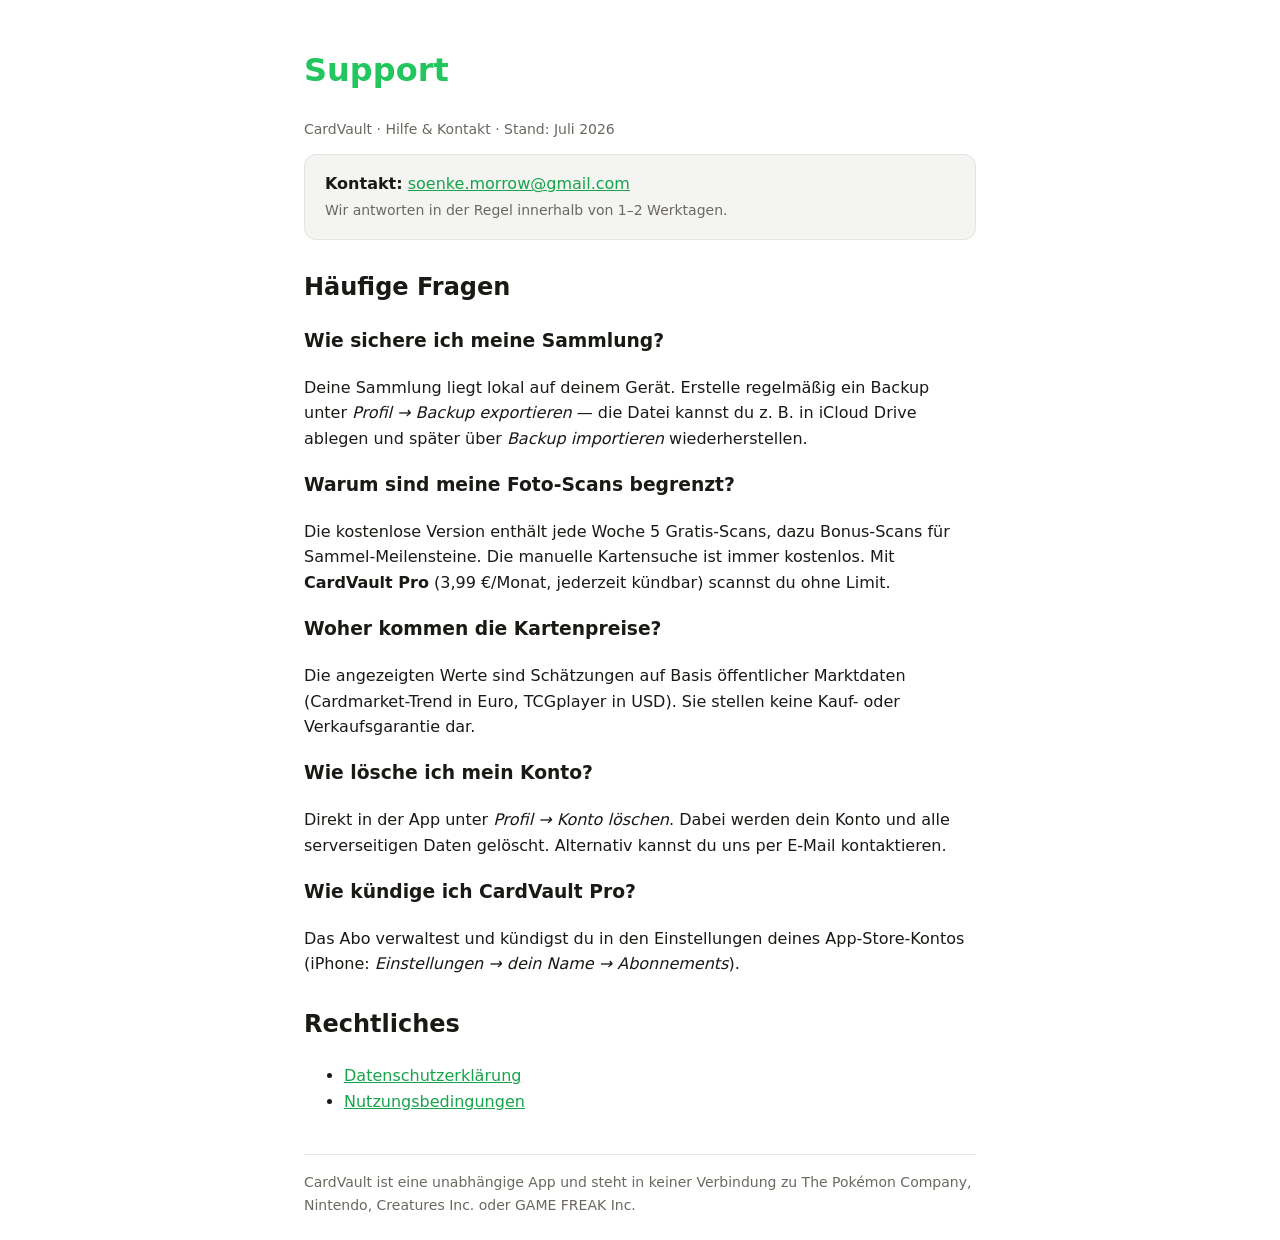
==== support.html @ 4d2f5e1e "CardVault public pages: landing, support, privacy, terms Co-Authored-By: Claude Fable 5 <noreply@ant" ====
<!DOCTYPE html>
<html lang="de">
<head>
<meta charset="utf-8" />
<meta name="viewport" content="width=device-width, initial-scale=1" />
<title>CardVault — Support</title>
<link rel="stylesheet" href="assets.css" />
</head>
<body>
<h1>Support</h1>
<p class="muted">CardVault · Hilfe &amp; Kontakt · Stand: Juli 2026</p>

<div class="card">
  <strong>Kontakt:</strong> <a href="mailto:soenke.morrow@gmail.com">soenke.morrow@gmail.com</a><br />
  <span class="muted">Wir antworten in der Regel innerhalb von 1–2 Werktagen.</span>
</div>

<h2>Häufige Fragen</h2>

<h3>Wie sichere ich meine Sammlung?</h3>
<p>Deine Sammlung liegt lokal auf deinem Gerät. Erstelle regelmäßig ein Backup unter
<em>Profil → Backup exportieren</em> — die Datei kannst du z.&nbsp;B. in iCloud Drive ablegen
und später über <em>Backup importieren</em> wiederherstellen.</p>

<h3>Warum sind meine Foto-Scans begrenzt?</h3>
<p>Die kostenlose Version enthält jede Woche 5 Gratis-Scans, dazu Bonus-Scans für
Sammel-Meilensteine. Die manuelle Kartensuche ist immer kostenlos. Mit
<strong>CardVault Pro</strong> (3,99&nbsp;€/Monat, jederzeit kündbar) scannst du ohne Limit.</p>

<h3>Woher kommen die Kartenpreise?</h3>
<p>Die angezeigten Werte sind Schätzungen auf Basis öffentlicher Marktdaten
(Cardmarket-Trend in Euro, TCGplayer in USD). Sie stellen keine Kauf- oder
Verkaufsgarantie dar.</p>

<h3>Wie lösche ich mein Konto?</h3>
<p>Direkt in der App unter <em>Profil → Konto löschen</em>. Dabei werden dein Konto und
alle serverseitigen Daten gelöscht. Alternativ kannst du uns per E-Mail kontaktieren.</p>

<h3>Wie kündige ich CardVault Pro?</h3>
<p>Das Abo verwaltest und kündigst du in den Einstellungen deines App-Store-Kontos
(iPhone: <em>Einstellungen → dein Name → Abonnements</em>).</p>

<h2>Rechtliches</h2>
<ul>
  <li><a href="legal/privacy.html">Datenschutzerklärung</a></li>
  <li><a href="legal/terms.html">Nutzungsbedingungen</a></li>
</ul>

<footer>
CardVault ist eine unabhängige App und steht in keiner Verbindung zu The Pokémon Company,
Nintendo, Creatures Inc. oder GAME FREAK Inc.
</footer>
</body>
</html>
---- assets.css ----
/* CardVault — shared page styling */
:root {
  --brand: #22C55E; --brand-d: #16A34A;
  --text: #1A1916; --muted: #6B6860; --bg: #FFFFFF; --surface: #F4F4F2; --border: #E5E4E0;
}
@media (prefers-color-scheme: dark) {
  :root { --text: #ECEAE4; --muted: #9B9890; --bg: #15171A; --surface: #1E2126; --border: #2C3036; }
}
* { box-sizing: border-box; }
body {
  font-family: -apple-system, system-ui, sans-serif;
  max-width: 720px; margin: 0 auto; padding: 24px;
  color: var(--text); background: var(--bg); line-height: 1.6;
}
h1 { color: var(--brand); }
h2 { margin-top: 28px; }
a { color: var(--brand-d); }
.muted { color: var(--muted); font-size: 14px; }
.card { background: var(--surface); border: 1px solid var(--border); border-radius: 12px; padding: 16px 20px; margin: 12px 0; }
footer { margin-top: 40px; padding-top: 16px; border-top: 1px solid var(--border); font-size: 14px; color: var(--muted); }
footer a { color: var(--muted); }
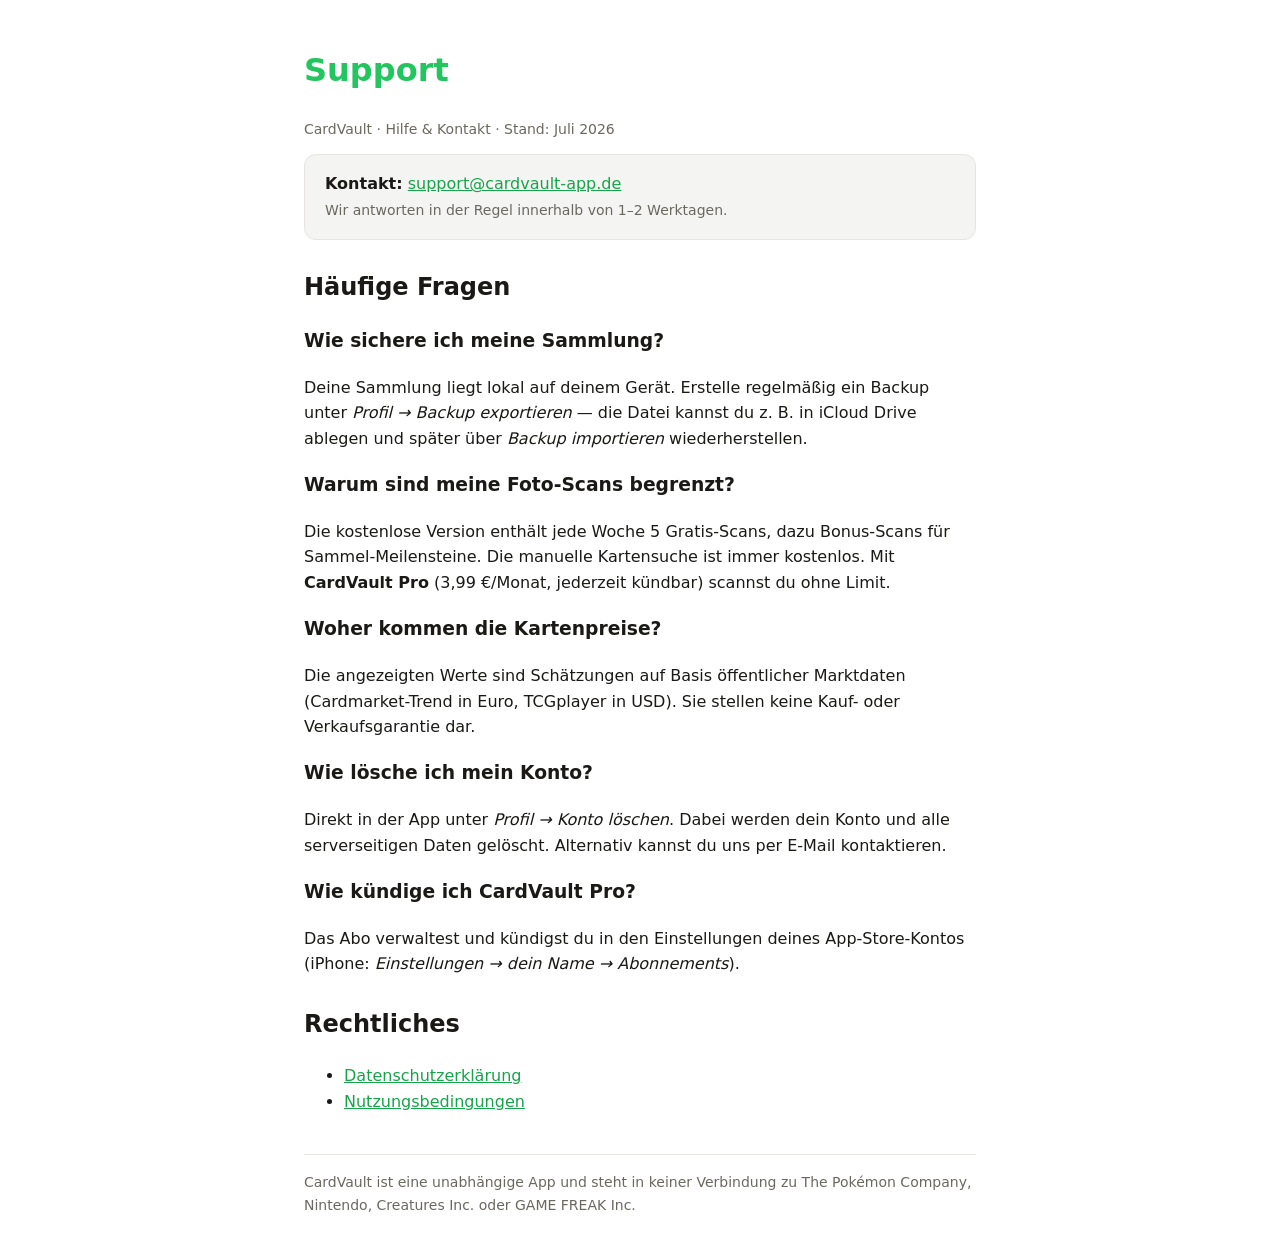
==== commit 61b13777: "Custom domain cardvault-app.de + support@ contact address Co-Authored-By: Claude Fable 5 <noreply@an" ====
--- a/support.html
+++ b/support.html
@@ -11,7 +11,7 @@
 <p class="muted">CardVault · Hilfe &amp; Kontakt · Stand: Juli 2026</p>
 
 <div class="card">
-  <strong>Kontakt:</strong> <a href="mailto:soenke.morrow@gmail.com">soenke.morrow@gmail.com</a><br />
+  <strong>Kontakt:</strong> <a href="mailto:support@cardvault-app.de">support@cardvault-app.de</a><br />
   <span class="muted">Wir antworten in der Regel innerhalb von 1–2 Werktagen.</span>
 </div>
 
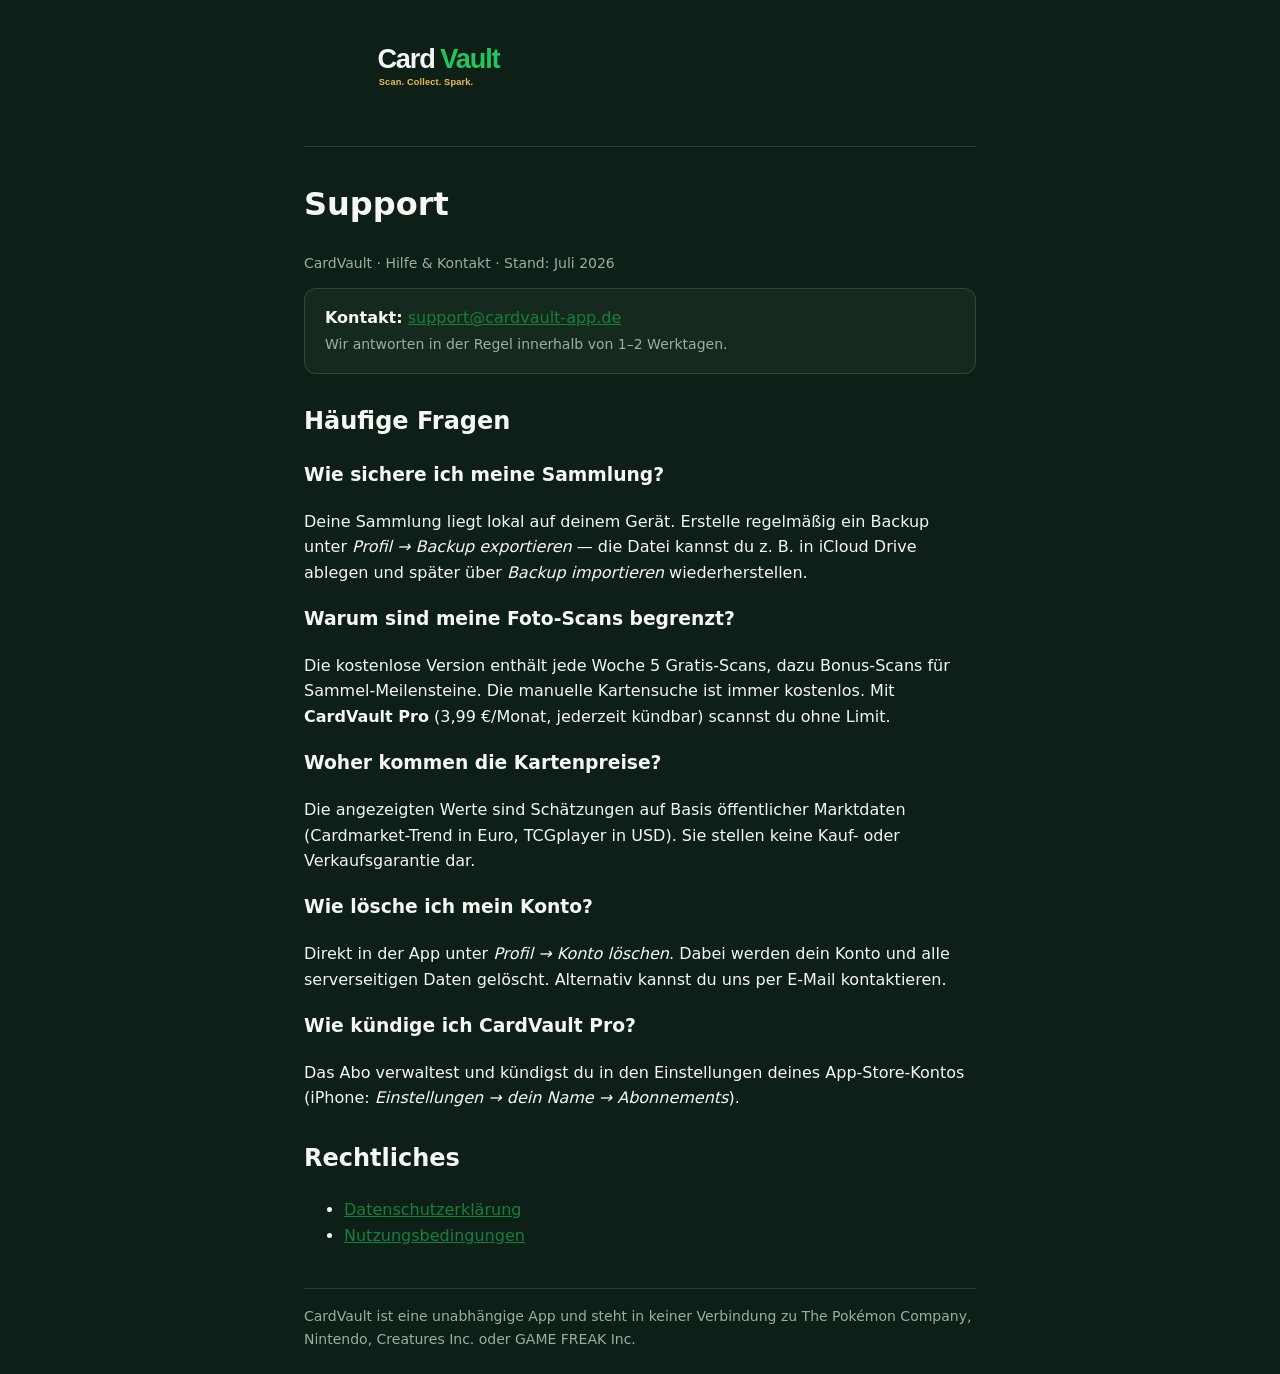
==== commit 2c619cec: "feat: add CardVault website brand assets" ====
--- a/support.html
+++ b/support.html
@@ -4,9 +4,13 @@
 <meta charset="utf-8" />
 <meta name="viewport" content="width=device-width, initial-scale=1" />
 <title>CardVault — Support</title>
+<link rel="icon" href="favicon.svg" type="image/svg+xml" />
+<link rel="alternate icon" href="favicon.ico" sizes="32x32" />
+<link rel="apple-touch-icon" href="apple-touch-icon.png" />
 <link rel="stylesheet" href="assets.css" />
 </head>
 <body>
+<header class="site-header"><a href="index.html" aria-label="CardVault Startseite"><img src="logo.svg" alt="CardVault" /></a></header>
 <h1>Support</h1>
 <p class="muted">CardVault · Hilfe &amp; Kontakt · Stand: Juli 2026</p>
 
--- a/assets.css
+++ b/assets.css
@@ -1,10 +1,10 @@
 /* CardVault — shared page styling */
 :root {
-  --brand: #22C55E; --brand-d: #16A34A;
-  --text: #1A1916; --muted: #6B6860; --bg: #FFFFFF; --surface: #F4F4F2; --border: #E5E4E0;
+  --brand: #22C55E; --brand-d: #15803D; --gold: #E9BE50;
+  --text: #F5F7F2; --muted: #9CAF9F; --bg: #0D1F17; --surface: #16291F; --border: rgba(210,255,225,.14);
 }
 @media (prefers-color-scheme: dark) {
-  :root { --text: #ECEAE4; --muted: #9B9890; --bg: #15171A; --surface: #1E2126; --border: #2C3036; }
+  :root { --text: #F5F7F2; --muted: #9CAF9F; --bg: #0D1F17; --surface: #16291F; --border: rgba(210,255,225,.14); }
 }
 * { box-sizing: border-box; }
 body {
@@ -12,10 +12,13 @@
   max-width: 720px; margin: 0 auto; padding: 24px;
   color: var(--text); background: var(--bg); line-height: 1.6;
 }
-h1 { color: var(--brand); }
+h1 { color: var(--text); }
 h2 { margin-top: 28px; }
 a { color: var(--brand-d); }
 .muted { color: var(--muted); font-size: 14px; }
 .card { background: var(--surface); border: 1px solid var(--border); border-radius: 12px; padding: 16px 20px; margin: 12px 0; }
 footer { margin-top: 40px; padding-top: 16px; border-top: 1px solid var(--border); font-size: 14px; color: var(--muted); }
 footer a { color: var(--muted); }
+.site-header { padding: 6px 0 28px; border-bottom: 1px solid var(--border); margin-bottom: 32px; }
+.site-header a { display: inline-block; line-height: 0; }
+.site-header img { display: block; width: min(260px, 72vw); height: auto; }
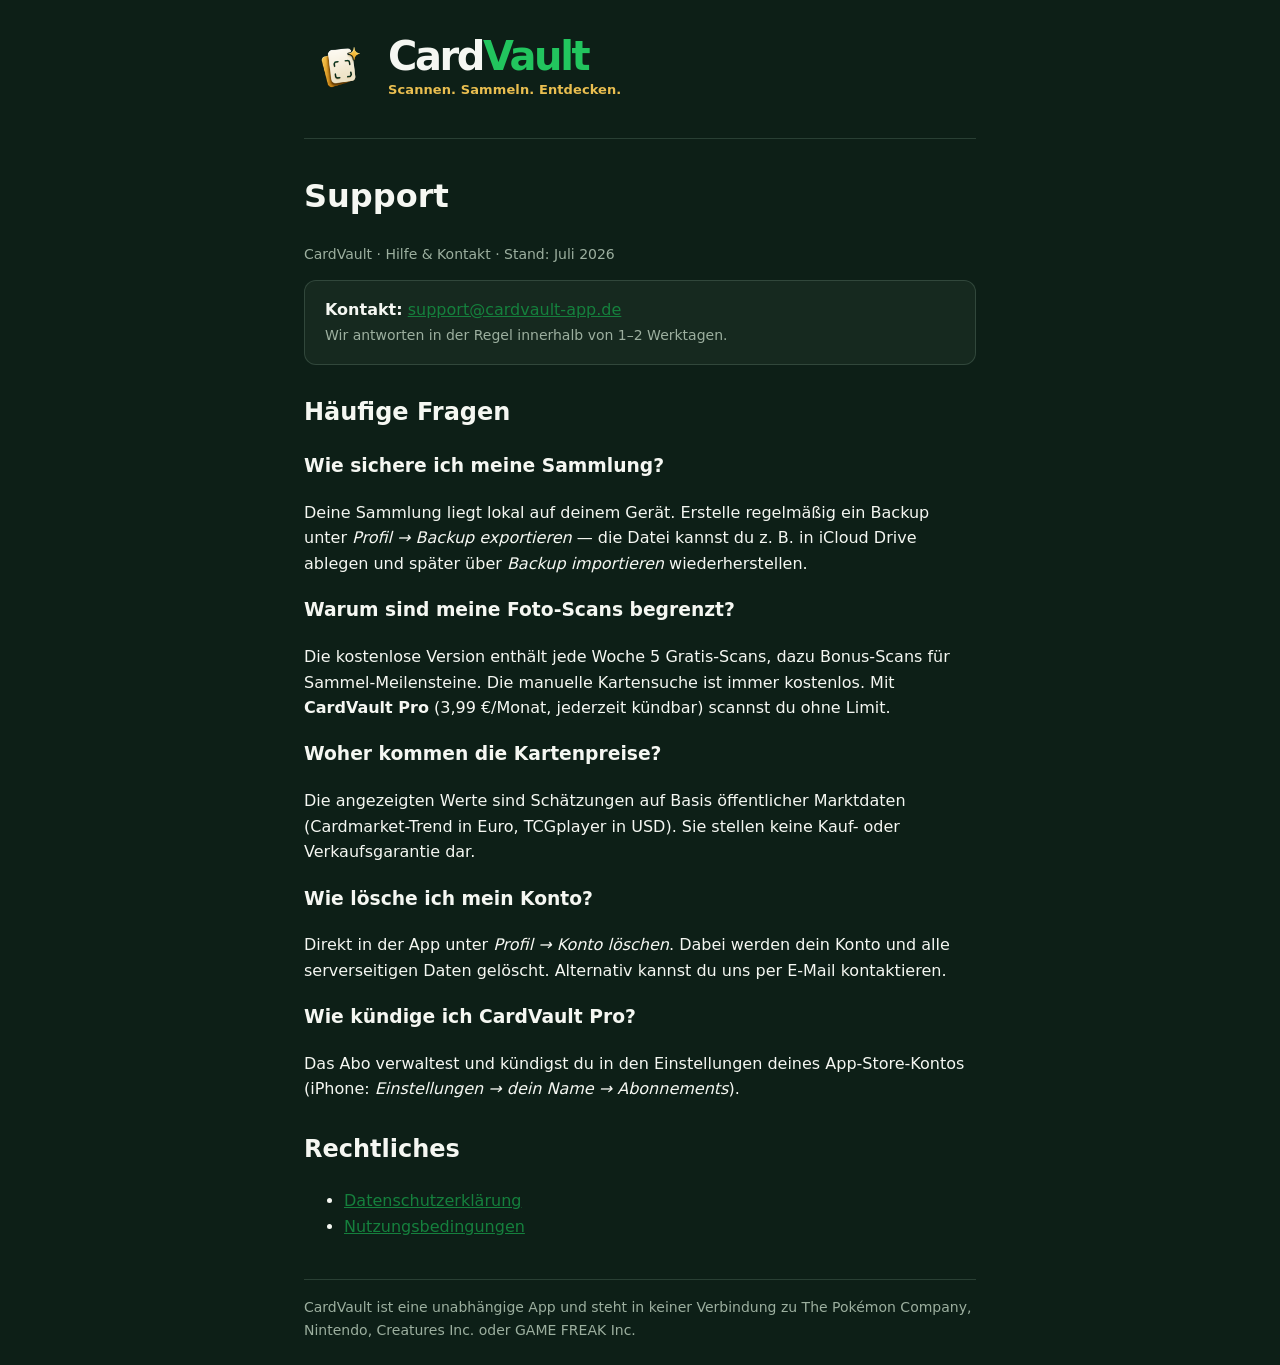
==== commit 354a3740: "fix: restore German website brand lockup" ====
--- a/support.html
+++ b/support.html
@@ -10,7 +10,12 @@
 <link rel="stylesheet" href="assets.css" />
 </head>
 <body>
-<header class="site-header"><a href="index.html" aria-label="CardVault Startseite"><img src="logo.svg" alt="CardVault" /></a></header>
+<header class="site-header">
+  <a class="brand-lockup" href="index.html" aria-label="CardVault Startseite">
+    <img class="brand-lockup__mark" src="brand-mark.svg" alt="" aria-hidden="true" />
+    <span class="brand-lockup__copy"><span class="brand-lockup__name"><span class="brand-lockup__card">Card</span><span class="brand-lockup__vault">Vault</span></span><span class="brand-lockup__claim">Scannen. Sammeln. Entdecken.</span></span>
+  </a>
+</header>
 <h1>Support</h1>
 <p class="muted">CardVault · Hilfe &amp; Kontakt · Stand: Juli 2026</p>
 
--- a/assets.css
+++ b/assets.css
@@ -20,5 +20,15 @@
 footer { margin-top: 40px; padding-top: 16px; border-top: 1px solid var(--border); font-size: 14px; color: var(--muted); }
 footer a { color: var(--muted); }
 .site-header { padding: 6px 0 28px; border-bottom: 1px solid var(--border); margin-bottom: 32px; }
-.site-header a { display: inline-block; line-height: 0; }
-.site-header img { display: block; width: min(260px, 72vw); height: auto; }
+.brand-lockup { display: inline-flex; align-items: center; gap: 12px; color: var(--text); line-height: 1; text-decoration: none; }
+.site-header .brand-lockup__mark { display: block; width: 72px; height: 72px; flex: none; }
+.brand-lockup__copy { display: grid; gap: 7px; }
+.brand-lockup__name { display: flex; font-family: Outfit, -apple-system, system-ui, sans-serif; font-size: 40px; font-weight: 800; letter-spacing: -2.4px; }
+.brand-lockup__card { color: var(--text); }
+.brand-lockup__vault { color: var(--brand); }
+.brand-lockup__claim { color: var(--gold); font-size: 13px; font-weight: 700; letter-spacing: .1px; }
+@media (max-width: 480px) {
+  .site-header .brand-lockup__mark { width: 60px; height: 60px; }
+  .brand-lockup__name { font-size: 34px; letter-spacing: -2px; }
+  .brand-lockup__claim { font-size: 12px; }
+}
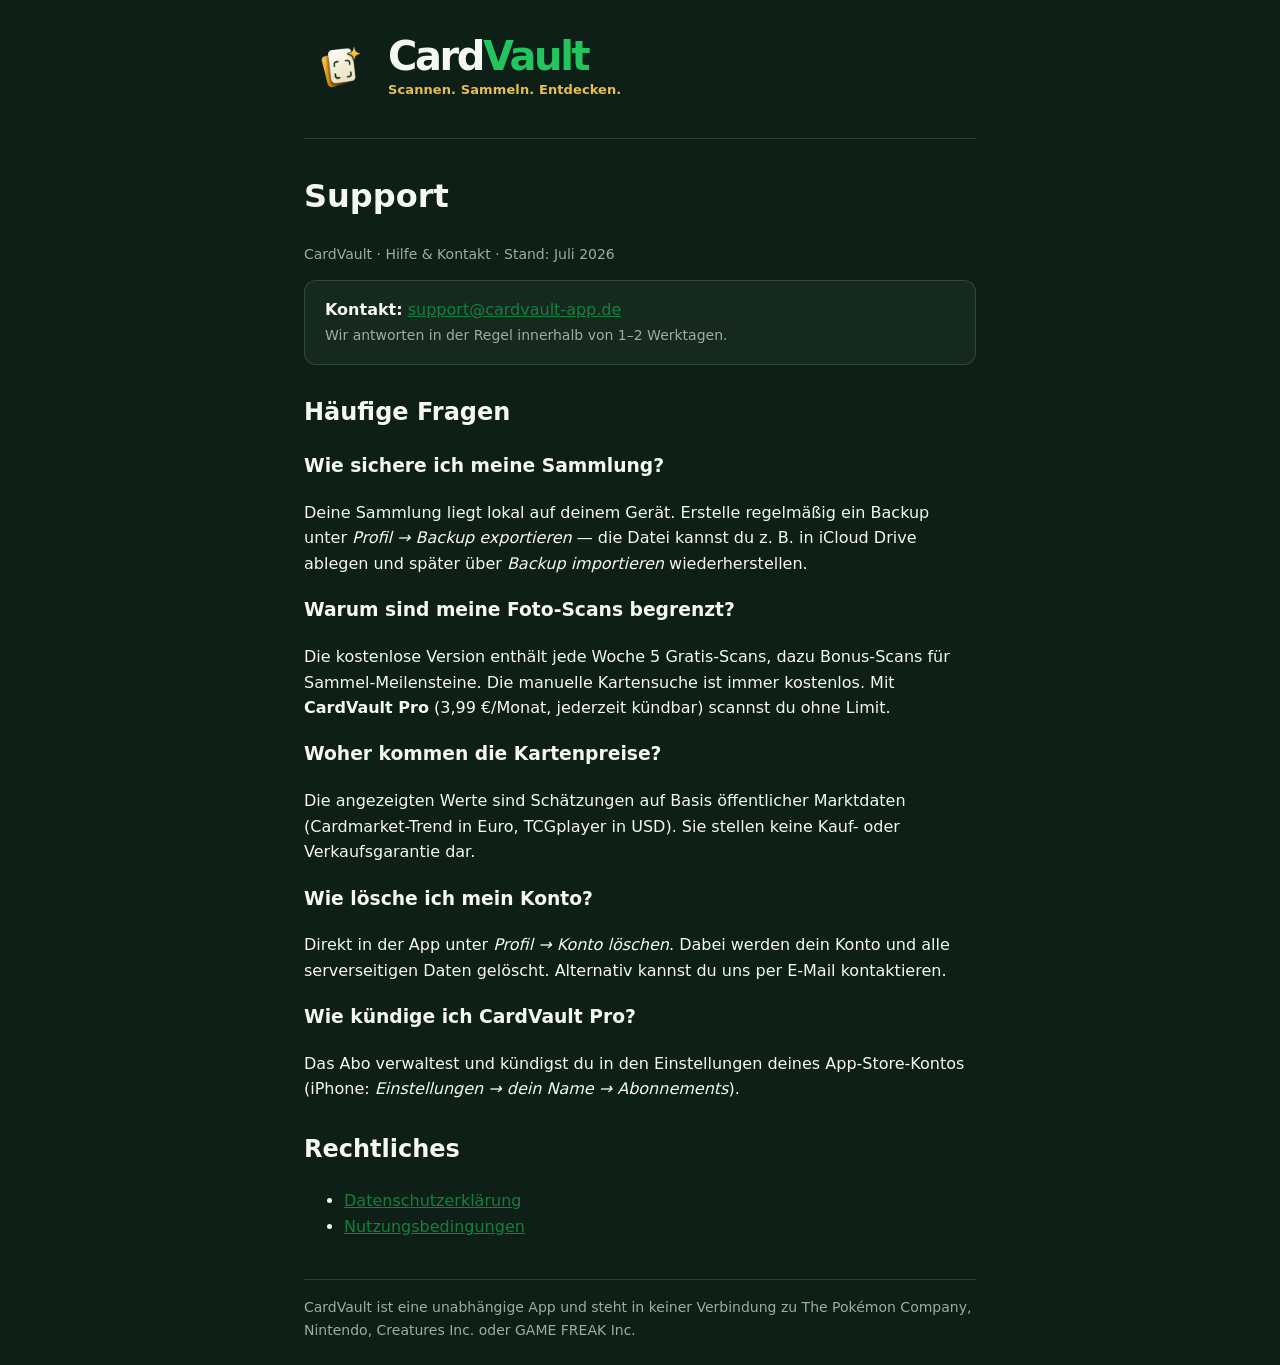
==== commit e60b8c49: "fix: use raster mark in website header" ====
--- a/support.html
+++ b/support.html
@@ -7,12 +7,12 @@
 <link rel="icon" href="favicon.svg" type="image/svg+xml" />
 <link rel="alternate icon" href="favicon.ico" sizes="32x32" />
 <link rel="apple-touch-icon" href="apple-touch-icon.png" />
-<link rel="stylesheet" href="assets.css" />
+<link rel="stylesheet" href="assets.css?v=brand-de-20260720" />
 </head>
 <body>
 <header class="site-header">
   <a class="brand-lockup" href="index.html" aria-label="CardVault Startseite">
-    <img class="brand-lockup__mark" src="brand-mark.svg" alt="" aria-hidden="true" />
+    <img class="brand-lockup__mark" src="apple-touch-icon.png?v=brand-de-20260720" alt="" aria-hidden="true" />
     <span class="brand-lockup__copy"><span class="brand-lockup__name"><span class="brand-lockup__card">Card</span><span class="brand-lockup__vault">Vault</span></span><span class="brand-lockup__claim">Scannen. Sammeln. Entdecken.</span></span>
   </a>
 </header>
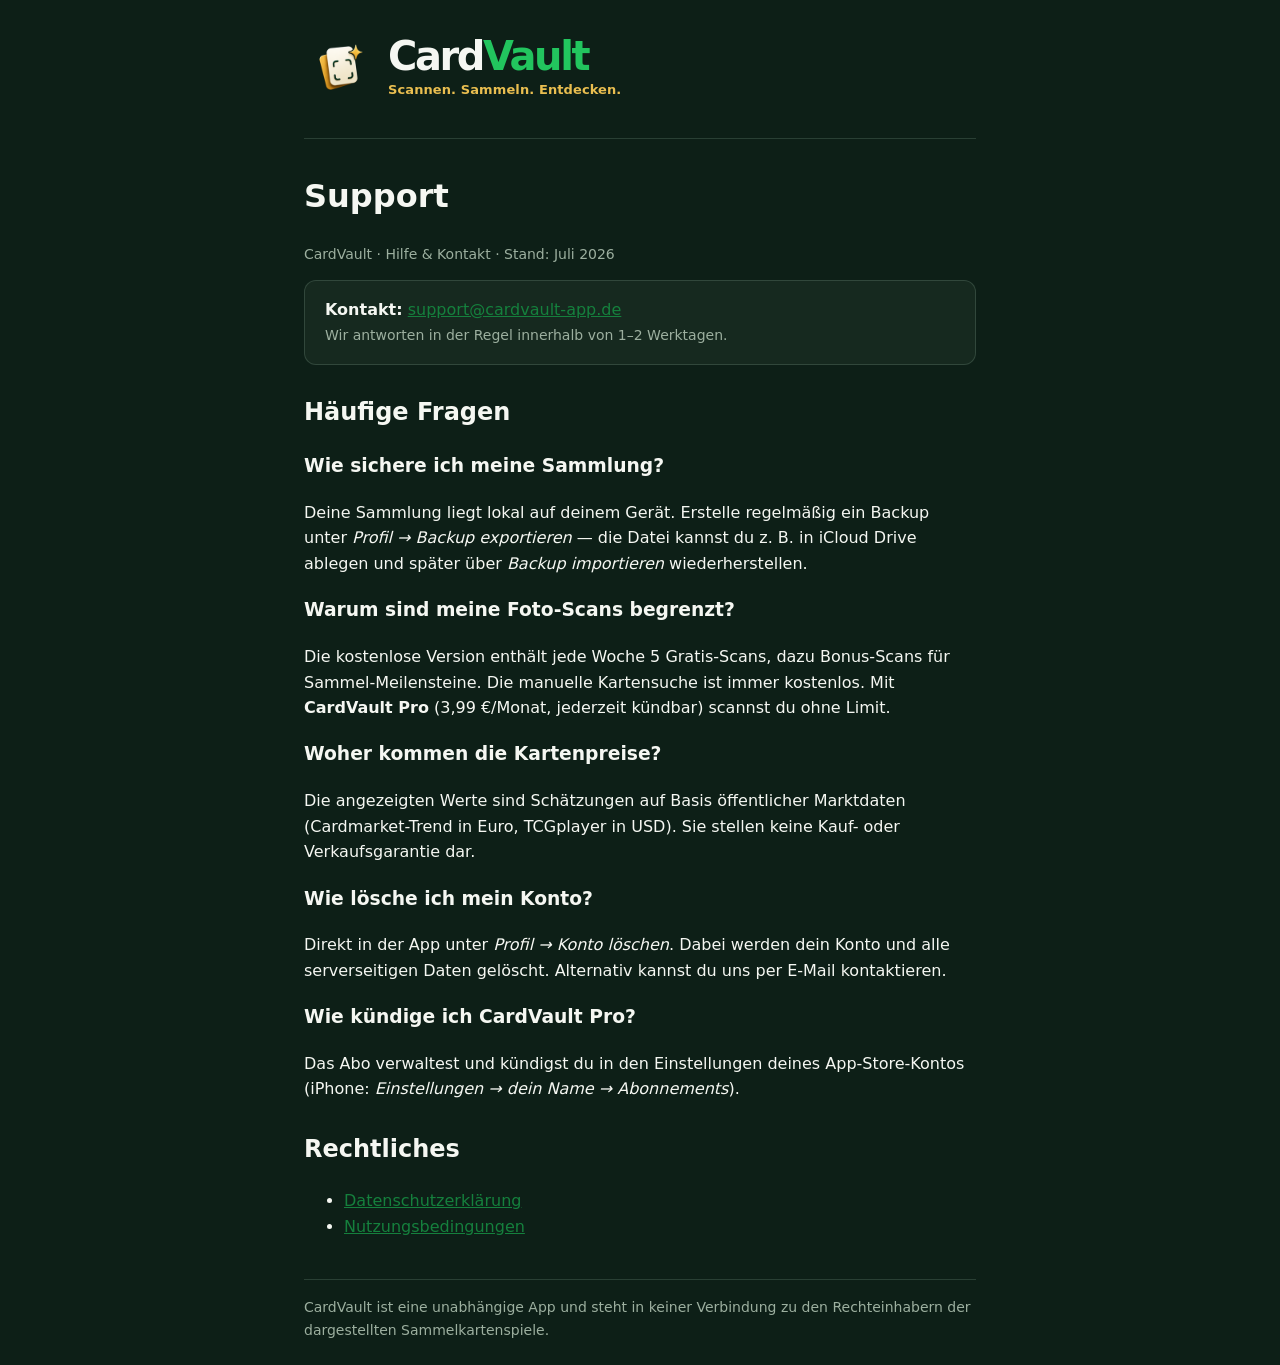
==== commit 6f3713bb: "fix: keep trademark copy out of marketing" ====
--- a/support.html
+++ b/support.html
@@ -56,8 +56,8 @@
 </ul>
 
 <footer>
-CardVault ist eine unabhängige App und steht in keiner Verbindung zu The Pokémon Company,
-Nintendo, Creatures Inc. oder GAME FREAK Inc.
+CardVault ist eine unabhängige App und steht in keiner Verbindung zu den Rechteinhabern
+der dargestellten Sammelkartenspiele.
 </footer>
 </body>
 </html>
